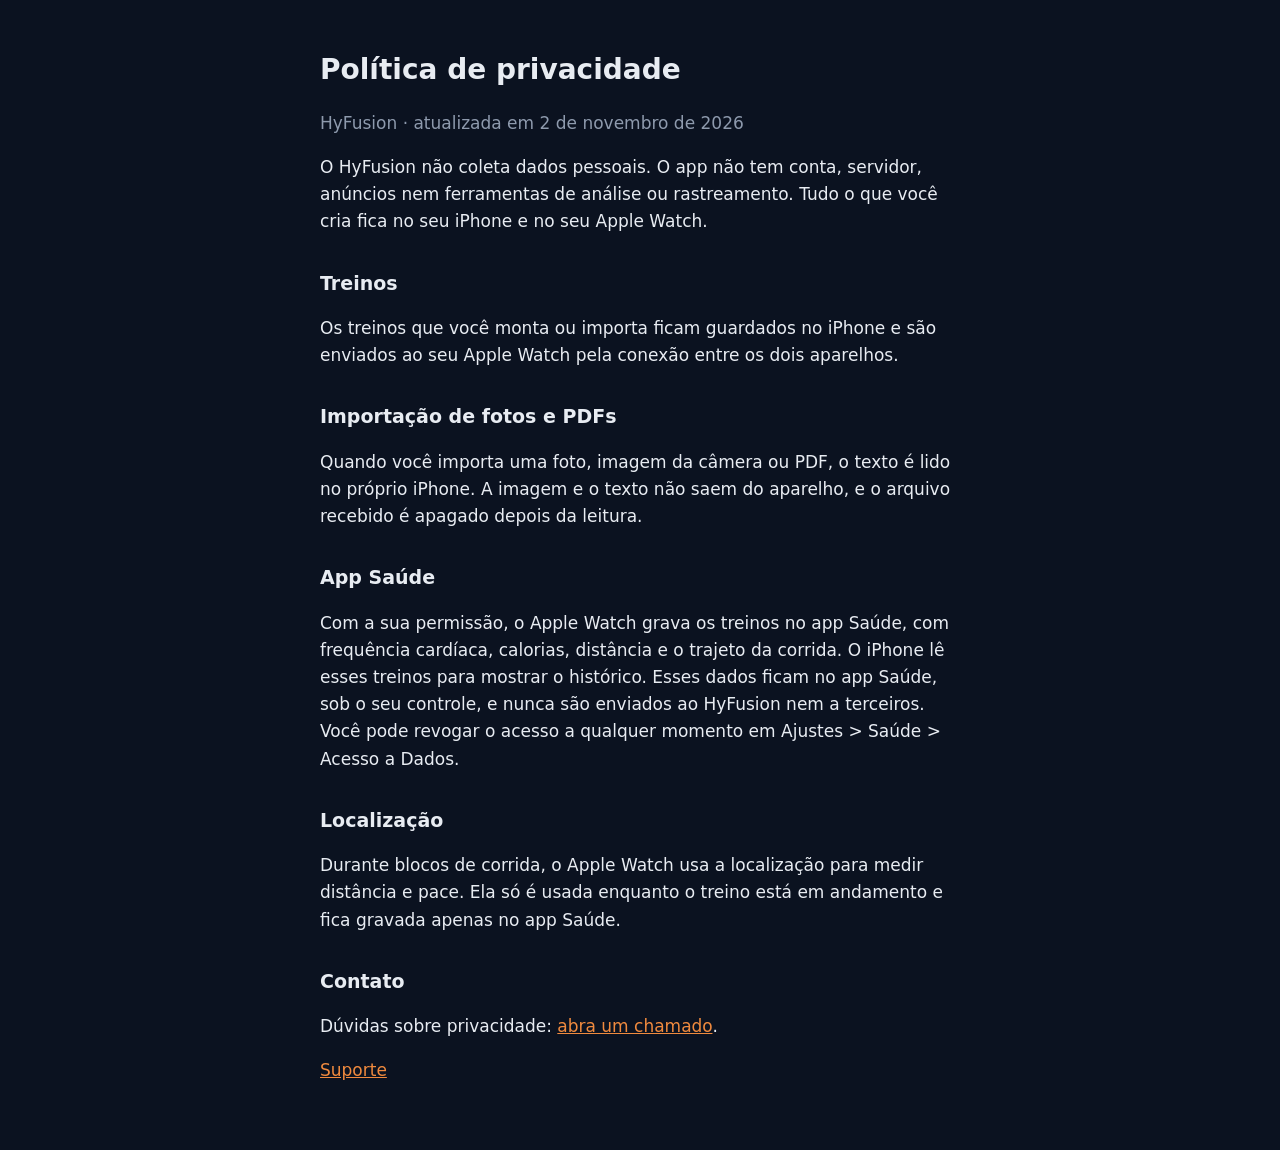
==== privacidade.html @ d35f4e94 "Página de suporte e política de privacidade do HyFusion" ====
<!doctype html><html lang="pt-BR"><head><meta charset="utf-8"><meta name="viewport" content="width=device-width,initial-scale=1"><title>HyFusion · Privacidade</title><link rel="stylesheet" href="style.css"></head><body><main>
<h1>Política de privacidade</h1><p class="mut">HyFusion · atualizada em 2 de novembro de 2026</p>
<p>O HyFusion não coleta dados pessoais. O app não tem conta, servidor, anúncios nem ferramentas de análise ou rastreamento. Tudo o que você cria fica no seu iPhone e no seu Apple Watch.</p>
<h2>Treinos</h2><p>Os treinos que você monta ou importa ficam guardados no iPhone e são enviados ao seu Apple Watch pela conexão entre os dois aparelhos.</p>
<h2>Importação de fotos e PDFs</h2><p>Quando você importa uma foto, imagem da câmera ou PDF, o texto é lido no próprio iPhone. A imagem e o texto não saem do aparelho, e o arquivo recebido é apagado depois da leitura.</p>
<h2>App Saúde</h2><p>Com a sua permissão, o Apple Watch grava os treinos no app Saúde, com frequência cardíaca, calorias, distância e o trajeto da corrida. O iPhone lê esses treinos para mostrar o histórico. Esses dados ficam no app Saúde, sob o seu controle, e nunca são enviados ao HyFusion nem a terceiros. Você pode revogar o acesso a qualquer momento em Ajustes &gt; Saúde &gt; Acesso a Dados.</p>
<h2>Localização</h2><p>Durante blocos de corrida, o Apple Watch usa a localização para medir distância e pace. Ela só é usada enquanto o treino está em andamento e fica gravada apenas no app Saúde.</p>
<h2>Contato</h2><p>Dúvidas sobre privacidade: <a href="https://github.com/fernandoblueintra/hyfusion-site/issues">abra um chamado</a>.</p>
<p><a href="index.html">Suporte</a></p>
</main></body></html>
---- style.css ----
:root{color-scheme:dark;--bg:#0b1220;--fg:#e8ecf2;--mut:#8e9aad;--acc:#f08a3e}
body{margin:0;background:var(--bg);color:var(--fg);font:17px/1.6 -apple-system,system-ui,sans-serif}
main{max-width:640px;margin:0 auto;padding:48px 16px}
h1{font-size:28px;margin:0 0 4px}h2{font-size:19px;margin:32px 0 8px}
p,li{color:var(--fg)}.mut{color:var(--mut)}a{color:var(--acc)}
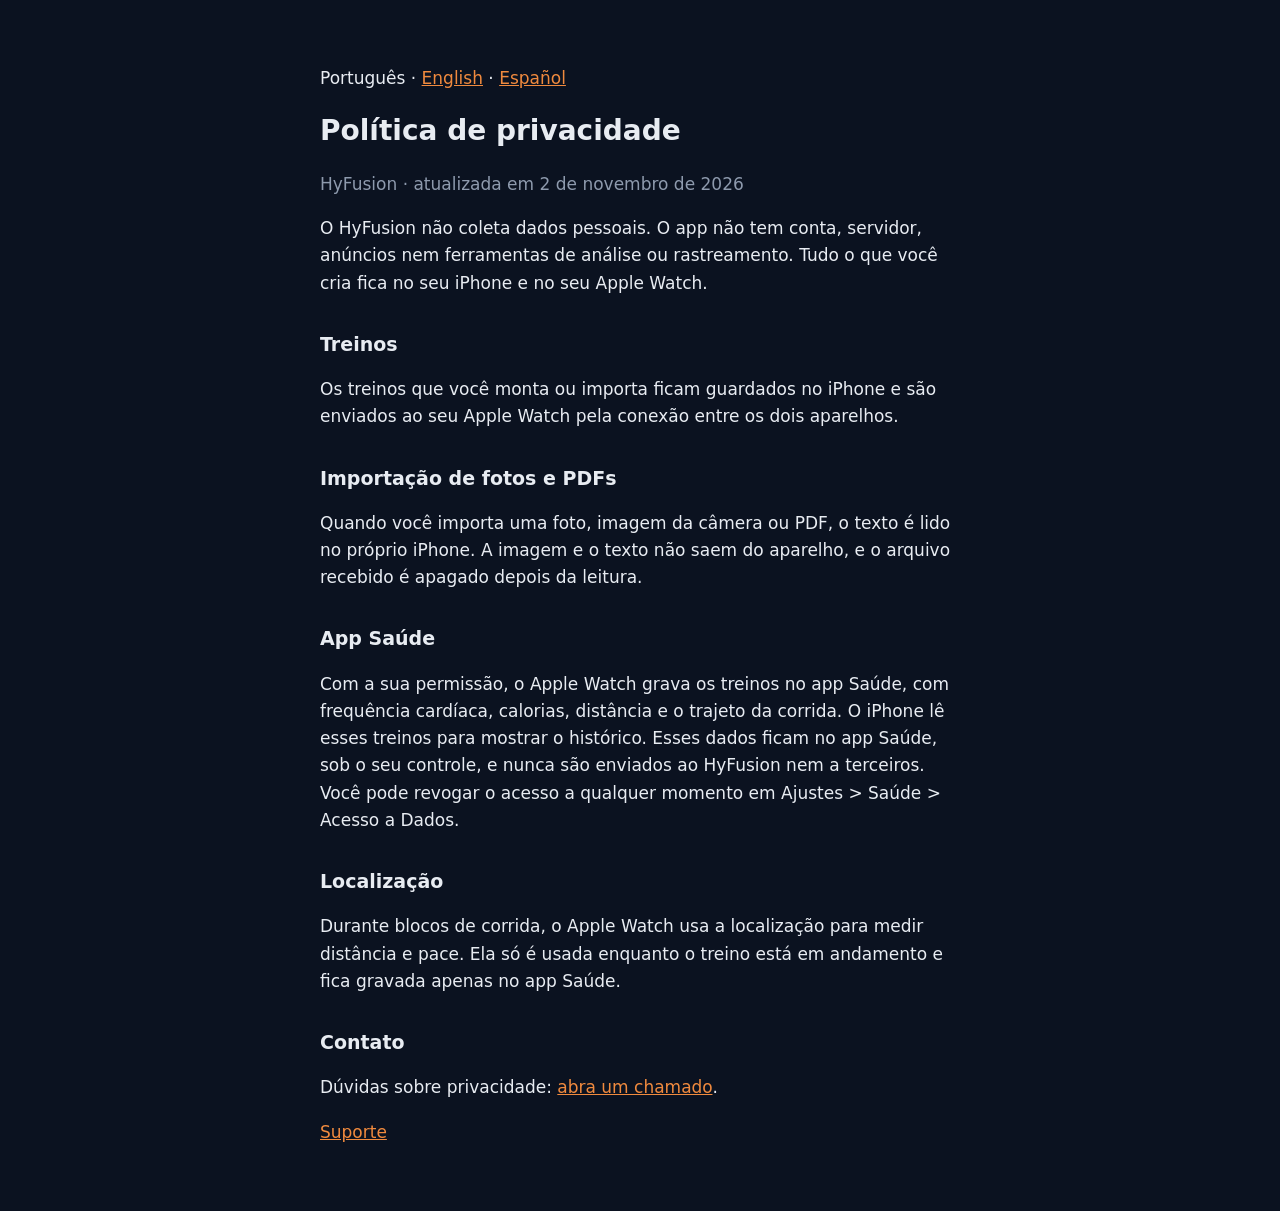
==== commit 94492fac: "Site em português, inglês e espanhol (suporte e privacidade)" ====
--- a/privacidade.html
+++ b/privacidade.html
@@ -1,4 +1,5 @@
 <!doctype html><html lang="pt-BR"><head><meta charset="utf-8"><meta name="viewport" content="width=device-width,initial-scale=1"><title>HyFusion · Privacidade</title><link rel="stylesheet" href="style.css"></head><body><main>
+<p class="langs">Português · <a href="en/privacy.html">English</a> · <a href="es/privacidad.html">Español</a></p>
 <h1>Política de privacidade</h1><p class="mut">HyFusion · atualizada em 2 de novembro de 2026</p>
 <p>O HyFusion não coleta dados pessoais. O app não tem conta, servidor, anúncios nem ferramentas de análise ou rastreamento. Tudo o que você cria fica no seu iPhone e no seu Apple Watch.</p>
 <h2>Treinos</h2><p>Os treinos que você monta ou importa ficam guardados no iPhone e são enviados ao seu Apple Watch pela conexão entre os dois aparelhos.</p>
